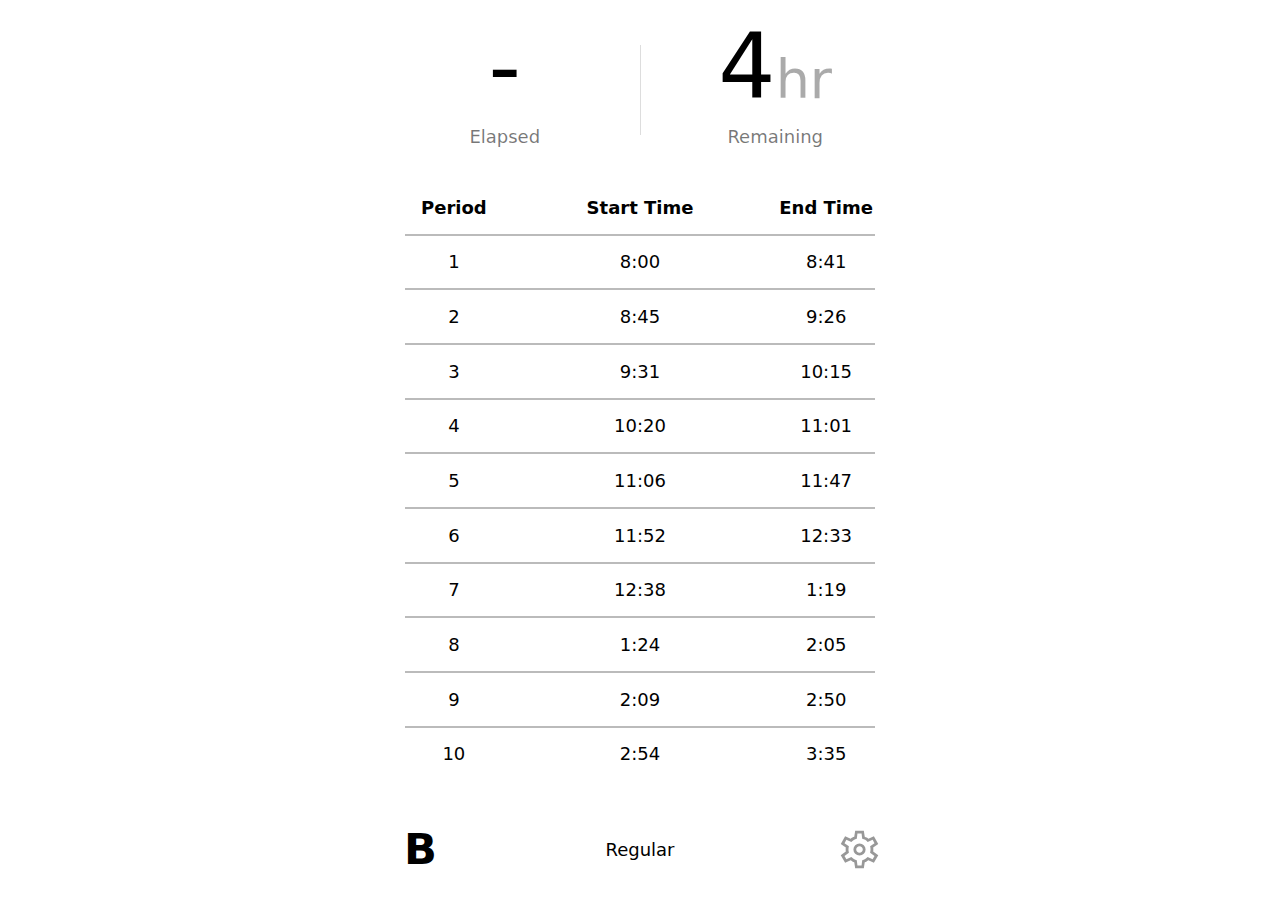
==== src/index.html @ 6ba39f89 "Get most of unstable API info locally and get API response asynchronously" ====
<!DOCTYPE html>
<html lang="en">
<head>
	<meta charset="UTF-8">
	<link rel="icon" href="./favicon.svg" type="image/svg+xml">
	<meta name="viewport" content="width=device-width, initial-scale=1.0">
	<title>Today at Stuy</title>
	<link rel="stylesheet" href="style.css">
	<script src="unstableAPI.js" defer></script>
	<script src="script.js" defer></script>
	<script src="optionsMenu.js" defer></script>
    <link rel="manifest" href="manifest.json" />
	<meta name="theme-color" id="theme-color-meta-tag" content='#1FA7E0'>
	<meta name="description" content="An open-source bell schedule tracker for Stuyvesant High School">
	<meta name="author" content="geode42">
</head>
<body>
	<main>
		<div id="top-section">
			<div id="time-elapsed-remaining-container">
				<div class="elapsed-remaining-boxes">
					<div>
						<span id="time-elapsed" class="elapsed-remaining-numbers"></span><span id="time-elapsed-units" class="elapsed-remaining-units"></span>
					</div>
					<div class="elapsed-remaining-label">Elapsed</div>
				</div>
				<div class="vertical-separator"></div>
				<div class="elapsed-remaining-boxes">
					<div>
						<span id="time-remaining" class="elapsed-remaining-numbers"></span><span id="time-remaining-units" class="elapsed-remaining-units"></span>
					</div>
					<div class="elapsed-remaining-label">Remaining</div>
				</div>
			</div>
			<div id="no-school-info-container">
				<div id="no-school-message">There's no school today!</div>
				<div id="no-school-reason"></div>
			</div>
		</div>
		<div id="bell-schedule-table">
			<div id="bell-schedule-table-header-row">
				<div>Period</div>
				<div>Start Time</div>
				<div>End Time</div>
			</div>
		</div>
		<div id="bottom-section">
			<div id="a-day-b-day"></div>
			<button id="schedule-name-display"></button>
			<button id="options-menu-open-button" class="open-options-menu-button" onclick="optionsDialog.showModal()">
				<svg xmlns="http://www.w3.org/2000/svg" viewBox="0 -960 960 960"><path fill="currentColor" d="m388-80-20-126q-19-7-40-19t-37-25l-118 54-93-164 108-79q-2-9-2.5-20.5T185-480q0-9 .5-20.5T188-521L80-600l93-164 118 54q16-13 37-25t40-18l20-127h184l20 126q19 7 40.5 18.5T669-710l118-54 93 164-108 77q2 10 2.5 21.5t.5 21.5q0 10-.5 21t-2.5 21l108 78-93 164-118-54q-16 13-36.5 25.5T592-206L572-80H388Zm92-270q54 0 92-38t38-92q0-54-38-92t-92-38q-54 0-92 38t-38 92q0 54 38 92t92 38Zm0-60q-29 0-49.5-20.5T410-480q0-29 20.5-49.5T480-550q29 0 49.5 20.5T550-480q0 29-20.5 49.5T480-410Zm0-70Zm-44 340h88l14-112q33-8 62.5-25t53.5-41l106 46 40-72-94-69q4-17 6.5-33.5T715-480q0-17-2-33.5t-7-33.5l94-69-40-72-106 46q-23-26-52-43.5T538-708l-14-112h-88l-14 112q-34 7-63.5 24T306-642l-106-46-40 72 94 69q-4 17-6.5 33.5T245-480q0 17 2.5 33.5T254-413l-94 69 40 72 106-46q24 24 53.5 41t62.5 25l14 112Z"/></svg>
			</button>
		</div>
	</main>

	<dialog id="options-dialog">
		<button id="options-menu-close-button" class="close-button" onclick="optionsDialog.close()">
			<svg xmlns="http://www.w3.org/2000/svg" height="48" viewBox="0 -960 960 960" width="48"><path fill="currentColor" d="m249-207-42-42 231-231-231-231 42-42 231 231 231-231 42 42-231 231 231 231-42 42-231-231-231 231Z"/></svg>
		</button>
		<div id="options-menu">
			<div class="top-section">
				<section>
					<h2>Current theme</h2>
					<div id="theme-override-container"></div>
				</section>
				<section>
					<h2>Light theme</h2>
					<div id="light-theme-options-container"></div>
				</section>
				<section>
					<h2>Dark theme</h2>
					<div id="dark-theme-options-container"></div>
				</section>
				<section>
					<h2 id="customize-theme-header">Customize active theme</h2>
					<div id="theme-customization-menu"></div>
				</section>
			</div>
			<div class="bottom-section">
				<div>Made by <strong>geode42</strong></div>
				<a href="https://github.com/geode42/today-at-stuy" target="_blank" rel="noreferrer noopener">GitHub repo</a>
			</div>
		</div>
	</dialog>
</body>
</html>
---- src/style.css ----
@font-face {
	font-family: Inter;
	src: url('InterVariable.woff2');
	font-display: swap;
}

*, *:before, *:after {
	box-sizing: border-box;
	font-family: inherit;
}

:root, ::backdrop {
	font-family: Inter, system-ui, Avenir, Helvetica, Arial, sans-serif;
	line-height: 1.5;
	font-weight: 400;
	font-size: 18px;

	font-synthesis: none;
	text-rendering: optimizeLegibility;
	-webkit-font-smoothing: antialiased;
	-moz-osx-font-smoothing: grayscale;
	-webkit-text-size-adjust: 100%;

	--compact-ui: 0;

	
	--current-period-border-radius: 0.3rem;
	--current-period-border-width: 0.15rem;
	--elapsed-remaining-divider-thickness: 0.1rem;
	--table-divider-thickness: 0.05rem;

	/* Colors */
	--foreground: black;
	--background: white;
	--time-elapsed: var(--foreground);
	--time-remaining: var(--foreground);
	--elapsed-remaining-units: #0005;
	--elapsed-remaining-labels: #0008;
	--elapsed-remaining-separator: #DDD;
	--period-dividers: #BBB;
	--current-period-background: hsla(118, 100%, 60%, 0.5);
	--current-period-stripe-background2: hsla(118, 77%, 50%, 0.5);
	--current-period-border: hsl(118, 60%, 60%);

	--options-menu-background: var(--background);
	--button-background: #F4F4F4;
	--button-border: #CCC;
	--button-hover-background: var(--button-border);
	--dialog-backdrop: #6665;
	--dialog-blur: 1rem
}

body {
	display: grid;
	place-items: center;
	margin: 0;
	background-color: var(--background);
	color: var(--foreground);
	height: 100svh;
}

main {
	display: flex;
	flex-direction: column;
	justify-content: space-between;
	align-items: center;
	height: 100%;
	width: 100%;
	max-width: 30rem;
	max-height: 50rem;
}

button {
	-webkit-tap-highlight-color: transparent;
}

/* -------------------------------------------------------------------------- */
/*                                 top section                                */
/* -------------------------------------------------------------------------- */
#top-section {
	height: 10rem;
	display: grid;
	place-items: center;
	width: 100%;
	flex-shrink: 0;
}

#top-section > * {
	width: 100%;
}

#no-school-message {
	font-weight: 500;
	text-align: center;
	font-size: 1.2rem;
}

/* -------------------------------------------------------------------------- */
/*                               Bottom Section                               */
/* -------------------------------------------------------------------------- */
#bottom-section {
	display: flex;
	width: 100%;
	padding-inline: 1rem;
	margin-bottom: 1rem;
	margin-top: 2rem;
}

#bottom-section > * {
	display: grid;
	place-items: center;
	flex-shrink: 0;
}

#a-day-b-day {
	font-size: 2.4rem;
	font-weight: 600;
	width: 3.6rem;
	text-align: left;
}

#schedule-name-display {
	width: 100%;
	background: transparent;
	border: none;
	font-size: 1rem;
	flex-shrink: 1;
}

.open-options-menu-button {
	background-color: transparent;
	border: none;
	width: 3.6rem;
}

/* -------------------------------------------------------------------------- */
/*                       time elapsed, remaining display                      */
/* -------------------------------------------------------------------------- */
#time-elapsed-remaining-container {
	display: flex;
	align-items: center;
}

#time-elapsed {
	color: var(--time-elapsed)
}

#time-remaining {
	color: var(--time-remaining)
}

.vertical-separator {
	display: block;
	width: var(--elapsed-remaining-divider-thickness);
	height: 5rem;
	background-color: var(--elapsed-remaining-separator);
}

.elapsed-remaining-boxes {
	width: 100%;
	display: flex;
	place-items: center;
	flex-direction: column;
	gap: 1rem;
}

.elapsed-remaining-numbers {
	font-size: 5rem;
	line-height: 0.8;
}

.elapsed-remaining-units {
	font-size: 3rem;
	line-height: 0.8;
	color: var(--elapsed-remaining-units);
}

.elapsed-remaining-label {
	color: var(--elapsed-remaining-labels);
}

/* -------------------------------------------------------------------------- */
/*                             bell schedule table                            */
/* -------------------------------------------------------------------------- */

#bell-schedule-table {
	width: calc(80% + 2rem);
	margin-inline: auto;
	height: 100%;
	display: flex;
	flex-direction: column;
}

#bell-schedule-table-header-row {
	font-weight: 700
}

#bell-schedule-table hr {
	outline: var(--table-divider-thickness) solid var(--period-dividers);
	border: none;
	margin: 0;
	z-index: -20;
}

#bell-schedule-table > .actual-row, #bell-schedule-table > #bell-schedule-table-header-row {
	display: flex;
	align-items: center;
	flex-grow: 1;
}

#bell-schedule-table > * > *:nth-child(2) {
	width: 100%;  /* Make the center column as wide as possible to move side columns outward */
}

#bell-schedule-table > * > * {
	width: 9rem;
	text-align: center;
}

.current-period-rect {
	background-color: var(--current-period-background);
	position: absolute;
	outline: var(--current-period-border-width) solid var(--current-period-border);
	border-radius: var(--current-period-border-radius);
	z-index: -1;
	transition: all 300ms ease-in-out;
}

.current-period-rect.passing {
	padding-block: 0;
	background: var(--background);
}

@keyframes barberpole {
	from {
		background-position: 100% 100%;
	}
}

.current-period-rect.passing::after {
	position: absolute;
	content: "";
	display: block;
	width: 100%;
	height: 100%;
	top: 0;
	left: 0;
	background-image: repeating-linear-gradient(-45deg, var(--current-period-background), var(--current-period-background) 10px, var(--current-period-stripe-background2) 10px, var(--current-period-stripe-background2) 20px);
	z-index: -10;
	background-size: 200% 200%;
	animation: barberpole 10s linear infinite;
}

/* -------------------------------------------------------------------------- */
/*                                options menu                                */
/* -------------------------------------------------------------------------- */

dialog {
	width: calc(min(100vw, 30rem) - 2rem);
	border: none;
	border-radius: clamp(1rem, calc(10vw - 0.5rem), 2rem);
	height: calc(100vh - 2rem);
	background-color: var(--options-menu-background);
	color: inherit;
	padding: 0;
}

dialog::backdrop {
	background: var(--dialog-backdrop);
	backdrop-filter: blur(var(--dialog-blur));
}

#options-menu {
	padding: 1.5rem;
	display: flex;
	height: 100%;
	flex-direction: column;
	justify-content: space-between;
}

#options-menu-open-button {
	opacity: 0.4
}

#options-menu-close-button {
	opacity: 0.8;
	background-color: transparent;
	border: none;
	position: absolute;
	top: 1.2rem;
	right: 1.2rem;
}

#options-menu-close-button:hover {
	background: var(--button-hover-background)
}

#options-menu > .bottom-section {
	text-align: center;
	/* Flexbox ftw */
	display: flex;
	flex-direction: column;
	gap: 0.2rem;
}


#options-menu section {
	margin-bottom: 1rem;
}

#options-menu section > div {
	display: flex;
	gap: 0.2rem
}

#options-menu h2 {
	margin: 0;
	font-size: 1.4rem
}

#theme-customization-menu {
	flex-direction: column;
}

#theme-customization-menu > .color-container {
	display: grid;
	grid-template-columns: repeat(auto-fill, minmax(8.6rem, 1fr));
	gap: 0.2rem;
}

#theme-customization-menu .color-container > button {
	padding-block: 0.5rem
}

button {
	background-color: var(--button-background);
	border: 0.1rem solid var(--button-border);
	border-radius: 0.5rem;
	padding: 0.4rem;
	color: inherit;
}

button:hover {
	background-color: var(--button-hover-background);
	cursor: pointer
}

.color-picker > .range-container {
	display: grid;
	grid-template-columns: max-content auto;
	gap: 0.2rem
	
}

.color-picker > * {
	width: calc(80% + 2rem);
	margin-inline: auto;
	display: block
}

.color-picker .accept-button {
	margin-bottom: 1rem;
	padding-block: 0.7rem
}

.color-picker input {
	margin-bottom: 1rem;
}

.color-picker {
	width: 100%
}

.radio-button.active {
	background-color: var(--current-period-background);
	border-color: var(--current-period-border);
}

.slightly-hidden {
	opacity: 70%
}

svg {
	width: 2.5rem
}

a {
	color: #1c6ce4;
	text-decoration: none;
}

/* Reset styles */
input[type="range"] {
	-webkit-appearance: none;
	-appearance: none;
	background: transparent;
	cursor: pointer;
	width: 100%;
}

/* Track */
input[type="range"]::-webkit-slider-runnable-track {
	background: #8885;
	height: 0.3rem;
	border-radius: 999px;
}

input[type="range"]::-moz-range-track {
	background: #8885;
	height: 0.3rem;
	border-radius: 999px;
}

/* Thumb */
input[type="range"]::-webkit-slider-thumb {
	-webkit-appearance: none;
	--track-height: 0.3rem;
	--size: 0.9rem;
	width: var(--size);
	height: var(--size);
	margin-top: calc(var(--track-height) / 2 - var(--size) / 2);
	background: rgb(0, 94, 255);
	border-radius: 999px;
}

input[type="range"]::-moz-range-thumb {
	border: none;
	border-radius: 999px;
	background: rgb(0, 94, 255);
	width: 0.9rem;
	height: 0.9rem;
}
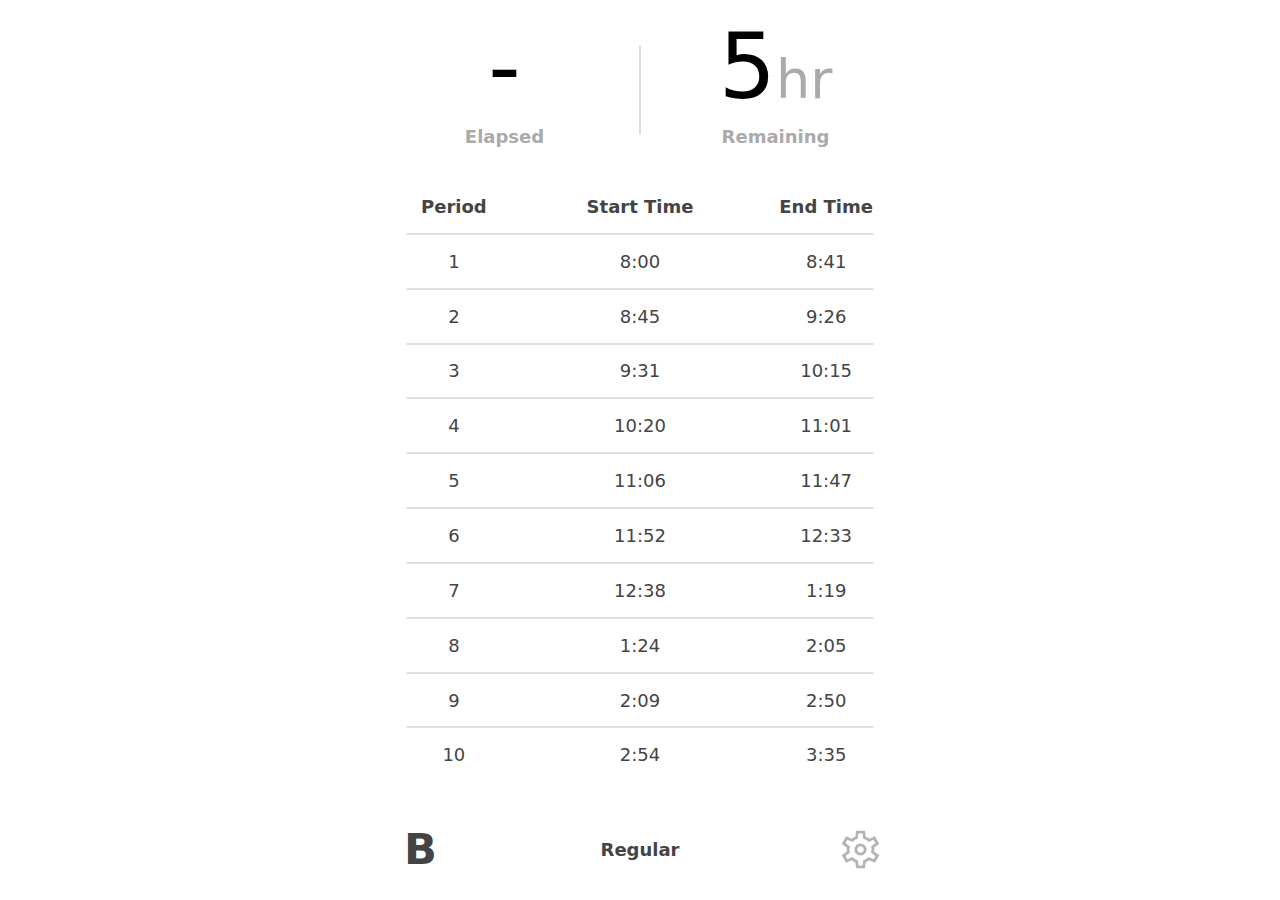
==== commit e4021dbe: "Revise options menu & Refactor CSS" ====
--- a/src/index.html
+++ b/src/index.html
@@ -5,10 +5,16 @@
 	<link rel="icon" href="./favicon.svg" type="image/svg+xml">
 	<meta name="viewport" content="width=device-width, initial-scale=1.0">
 	<title>Today at Stuy</title>
-	<link rel="stylesheet" href="style.css">
-	<script src="unstableAPI.js" defer></script>
-	<script src="script.js" defer></script>
-	<script src="optionsMenu.js" defer></script>
+	<link rel="stylesheet" href="css/style.css">
+	<link rel="stylesheet" href="css/element.css">
+	<link rel="stylesheet" href="css/util.css">
+	<link rel="stylesheet" href="css/optionsMenu.css">
+	<script src="js/utils.js" defer></script>
+	<script src="js/bellSchedules.js" defer></script>
+	<script src="js/unstableAPI.js" defer></script>
+	<script src="js/script.js" defer></script>
+	<script src="js/themer.js" defer></script>
+	<script src="js/optionsMenu.js" defer></script>
     <link rel="manifest" href="manifest.json" />
 	<meta name="theme-color" id="theme-color-meta-tag" content='#1FA7E0'>
 	<meta name="description" content="An open-source bell schedule tracker for Stuyvesant High School">
@@ -47,35 +53,23 @@
 		<div id="bottom-section">
 			<div id="a-day-b-day"></div>
 			<button id="schedule-name-display"></button>
-			<button id="options-menu-open-button" class="open-options-menu-button" onclick="optionsDialog.showModal()">
+			<button id="options-menu-open-button" class="open-options-menu-button">
 				<svg xmlns="http://www.w3.org/2000/svg" viewBox="0 -960 960 960"><path fill="currentColor" d="m388-80-20-126q-19-7-40-19t-37-25l-118 54-93-164 108-79q-2-9-2.5-20.5T185-480q0-9 .5-20.5T188-521L80-600l93-164 118 54q16-13 37-25t40-18l20-127h184l20 126q19 7 40.5 18.5T669-710l118-54 93 164-108 77q2 10 2.5 21.5t.5 21.5q0 10-.5 21t-2.5 21l108 78-93 164-118-54q-16 13-36.5 25.5T592-206L572-80H388Zm92-270q54 0 92-38t38-92q0-54-38-92t-92-38q-54 0-92 38t-38 92q0 54 38 92t92 38Zm0-60q-29 0-49.5-20.5T410-480q0-29 20.5-49.5T480-550q29 0 49.5 20.5T550-480q0 29-20.5 49.5T480-410Zm0-70Zm-44 340h88l14-112q33-8 62.5-25t53.5-41l106 46 40-72-94-69q4-17 6.5-33.5T715-480q0-17-2-33.5t-7-33.5l94-69-40-72-106 46q-23-26-52-43.5T538-708l-14-112h-88l-14 112q-34 7-63.5 24T306-642l-106-46-40 72 94 69q-4 17-6.5 33.5T245-480q0 17 2.5 33.5T254-413l-94 69 40 72 106-46q24 24 53.5 41t62.5 25l14 112Z"/></svg>
 			</button>
 		</div>
 	</main>
 
 	<dialog id="options-dialog">
-		<button id="options-menu-close-button" class="close-button" onclick="optionsDialog.close()">
-			<svg xmlns="http://www.w3.org/2000/svg" height="48" viewBox="0 -960 960 960" width="48"><path fill="currentColor" d="m249-207-42-42 231-231-231-231 42-42 231 231 231-231 42 42-231 231 231 231-42 42-231-231-231 231Z"/></svg>
-		</button>
 		<div id="options-menu">
-			<div class="top-section">
-				<section>
-					<h2>Current theme</h2>
-					<div id="theme-override-container"></div>
-				</section>
-				<section>
-					<h2>Light theme</h2>
-					<div id="light-theme-options-container"></div>
-				</section>
-				<section>
-					<h2>Dark theme</h2>
-					<div id="dark-theme-options-container"></div>
-				</section>
-				<section>
-					<h2 id="customize-theme-header">Customize active theme</h2>
-					<div id="theme-customization-menu"></div>
-				</section>
+			<div id="top-section">
+				<div>
+					<button id="options-menu-close-button" class="close-button">
+						<svg xmlns="http://www.w3.org/2000/svg" height="48" viewBox="0 -960 960 960" width="48"><path fill="currentColor" d="m249-207-42-42 231-231-231-231 42-42 231 231 231-231 42 42-231 231 231 231-42 42-231-231-231 231Z"/></svg>
+					</button>
+				</div>
+				<div id="theme-list"></div>
 			</div>
+
 			<div class="bottom-section">
 				<div>Made by <strong>geode42</strong></div>
 				<a href="https://github.com/geode42/today-at-stuy" target="_blank" rel="noreferrer noopener">GitHub repo</a>
--- a/src/css/style.css
+++ b/src/css/style.css
@@ -0,0 +1,243 @@
+@font-face {
+	font-family: Inter;
+	src: url('../InterVariable.woff2');
+	font-display: swap;
+}
+
+@font-face {
+	font-family: Inter;
+	font-style: italic;
+	src: url('../InterVariable-Italic.woff2');
+	font-display: swap;
+}
+
+*, *:before, *:after {
+	box-sizing: border-box;
+	font-family: inherit;
+	transition: 300ms all;
+}
+
+:root, ::backdrop {
+	font-family: Inter, system-ui, Avenir, Helvetica, Arial, sans-serif;
+	line-height: 1.5;
+	font-weight: 450;
+	font-size: 18px;
+	font-feature-settings: 'ss01', 'ss04';  /* Open Digits, Disambiguation w/o zero */
+
+	font-synthesis: none;
+	text-rendering: optimizeLegibility;
+	-webkit-font-smoothing: antialiased;
+	-moz-osx-font-smoothing: grayscale;
+	-webkit-text-size-adjust: 100%;
+
+	--compact-ui: 0;
+}
+
+body {
+	display: grid;
+	place-items: center;
+	margin: 0;
+	background-color: var(--background);
+	color: var(--foreground);
+	height: 100svh;
+}
+
+main {
+	display: flex;
+	flex-direction: column;
+	justify-content: space-between;
+	align-items: center;
+	height: 100%;
+	width: 100%;
+	max-width: 30rem;
+	max-height: 50rem;
+}
+
+/* -------------------------------------------------------------------------- */
+/*                                 top section                                */
+/* -------------------------------------------------------------------------- */
+#top-section {
+	height: 10rem;
+	display: grid;
+	place-items: center;
+	width: 100%;
+	flex-shrink: 0;
+}
+
+#top-section > * {
+	width: 100%;
+}
+
+#no-school-info-container {
+	display: flex;
+	flex-direction: column;
+	align-items: center;
+	gap: 0.35rem;
+}
+
+#no-school-message {
+	font-weight: 700;
+	font-size: 1.2rem;
+}
+
+/* -------------------------------------------------------------------------- */
+/*                               Bottom Section                               */
+/* -------------------------------------------------------------------------- */
+#bottom-section {
+	display: flex;
+	width: 100%;
+	padding-inline: 1rem;
+	margin-bottom: 1rem;
+	margin-top: 2rem;
+}
+
+#bottom-section > * {
+	display: grid;
+	place-items: center;
+	flex-shrink: 0;
+}
+
+#a-day-b-day {
+	font-size: 2.4rem;
+	font-weight: 600;
+	width: 3.6rem;
+	text-align: left;
+}
+
+#schedule-name-display {
+	width: 100%;
+	background: transparent;
+	border: none;
+	font-size: 1rem;
+	flex-shrink: 1;
+	font-weight: 550;
+}
+
+.open-options-menu-button {
+	background-color: transparent;
+	border: none;
+	width: 3.6rem;
+}
+
+/* -------------------------------------------------------------------------- */
+/*                       time elapsed, remaining display                      */
+/* -------------------------------------------------------------------------- */
+#time-elapsed-remaining-container {
+	display: flex;
+	align-items: center;
+}
+
+#time-elapsed {
+	color: var(--time-elapsed)
+}
+
+#time-remaining {
+	color: var(--time-remaining)
+}
+
+.vertical-separator {
+	display: block;
+	border-radius: 999px;
+	border: var(--elapsed-remaining-divider-thickness) solid var(--elapsed-remaining-divider);
+	height: 5rem;
+}
+
+.elapsed-remaining-boxes {
+	width: 100%;
+	display: flex;
+	place-items: center;
+	flex-direction: column;
+	gap: 1rem;
+}
+
+.elapsed-remaining-numbers {
+	font-size: 5rem;
+	line-height: 0.8;
+}
+
+.elapsed-remaining-units {
+	font-size: 3rem;
+	line-height: 0.8;
+	color: var(--elapsed-remaining-units);
+}
+
+.elapsed-remaining-label {
+	color: var(--elapsed-remaining-labels);
+	font-weight: 570;
+	font-style: italic;
+}
+
+/* -------------------------------------------------------------------------- */
+/*                             bell schedule table                            */
+/* -------------------------------------------------------------------------- */
+
+#bell-schedule-table {
+	width: calc(80% + 2rem);
+	margin-inline: auto;
+	height: 100%;
+	display: flex;
+	flex-direction: column;
+}
+
+#bell-schedule-table-header-row {
+	font-weight: 700
+}
+
+#bell-schedule-table hr {
+	border: var(--table-dividers-thickness) solid var(--table-dividers);
+	border-radius: 999px;
+	margin: 0;
+	z-index: -20;
+}
+
+#bell-schedule-table > .actual-row, #bell-schedule-table > #bell-schedule-table-header-row {
+	display: flex;
+	align-items: center;
+	flex-grow: 1;
+}
+
+#bell-schedule-table > * > *:nth-child(2) {
+	width: 100%;  /* Make the center column as wide as possible to move side columns outward */
+}
+
+#bell-schedule-table > * > * {
+	min-width: 0;
+	width: 9rem;
+	height: 100%;
+	display: grid;
+	place-items: center;
+}
+
+.current-period-rect {
+	background-color: var(--current-period);
+	position: absolute;
+	outline: var(--current-period-border-width) solid var(--current-period-border);
+	border-radius: var(--current-period-border-radius);
+	z-index: -1;
+	transition: all 300ms ease-in-out;
+}
+
+.current-period-rect.passing {
+	padding-block: 0;
+	background: var(--background);
+}
+
+@keyframes barberpole {
+	from {
+		background-position: 100% 100%;
+	}
+}
+
+.current-period-rect.passing::after {
+	position: absolute;
+	content: "";
+	display: block;
+	width: 100%;
+	height: 100%;
+	top: 0;
+	left: 0;
+	background-image: repeating-linear-gradient(-45deg, var(--current-period-passing1), var(--current-period-passing1) 10px, var(--current-period-passing2) 10px, var(--current-period-passing2) 20px);
+	z-index: -10;
+	background-size: 1000%;
+	animation: barberpole 70s linear infinite;
+}
--- a/src/css/element.css
+++ b/src/css/element.css
@@ -0,0 +1,85 @@
+/* --------------------------------- button --------------------------------- */
+button {
+	background-color: var(--button);
+	border: none;
+	border-radius: 0.6rem;
+	padding: 0.6rem;
+	color: inherit;
+	-webkit-tap-highlight-color: transparent;
+	font-size: 0.9rem;
+}
+
+button:hover {
+	background-color: var(--button-hover);
+	cursor: pointer
+}
+
+/* ------------------------------------ a ----------------------------------- */
+a {
+	color: #1c6ce4;
+	text-decoration: none;
+}
+
+/* --------------------------------- dialog --------------------------------- */
+dialog {
+	width: calc(min(100vw, 30rem) - 2rem);
+	border: none;
+	border-radius: clamp(1rem, calc(10vw - 0.5rem), 2rem);
+	height: calc(100vh - 2rem);
+	background-color: var(--dialog);
+	color: inherit;
+	padding: 0;
+}
+
+dialog::backdrop {
+	background: var(--dialog-backdrop);
+	backdrop-filter: blur(var(--dialog-backdrop-blur));
+}
+
+/* ----------------------------------- svg ---------------------------------- */
+svg {
+	width: 2.5rem
+}
+
+/* ---------------------------- input[type=range] --------------------------- */
+/* Reset styles */
+input[type="range"] {
+	-webkit-appearance: none;
+	-appearance: none;
+	background: transparent;
+	cursor: pointer;
+	width: 100%;
+}
+
+/* Track */
+input[type="range"]::-webkit-slider-runnable-track {
+	background: #8885;
+	height: 0.3rem;
+	border-radius: 999px;
+}
+
+input[type="range"]::-moz-range-track {
+	background: #8885;
+	height: 0.3rem;
+	border-radius: 999px;
+}
+
+/* Thumb */
+input[type="range"]::-webkit-slider-thumb {
+	-webkit-appearance: none;
+	--track-height: 0.3rem;
+	--size: 0.9rem;
+	width: var(--size);
+	height: var(--size);
+	margin-top: calc(var(--track-height) / 2 - var(--size) / 2);
+	background: rgb(0, 94, 255);
+	border-radius: 999px;
+}
+
+input[type="range"]::-moz-range-thumb {
+	border: none;
+	border-radius: 999px;
+	background: rgb(0, 94, 255);
+	width: 0.9rem;
+	height: 0.9rem;
+}--- a/src/css/util.css
+++ b/src/css/util.css
@@ -0,0 +1,3 @@
+.radio-button.active {
+	background-color: var(--radio-button-active);
+}--- a/src/css/optionsMenu.css
+++ b/src/css/optionsMenu.css
@@ -0,0 +1,45 @@
+#options-menu {
+	padding: 1.5rem;
+	display: flex;
+	height: 100%;
+	flex-direction: column;
+	justify-content: space-between;
+}
+
+#options-menu-open-button {
+	opacity: 0.4;
+	aspect-ratio: 1;
+}
+
+#options-menu-close-button {
+	opacity: 0.8;
+	background-color: transparent;
+	border: none;
+	aspect-ratio: 1;
+	height: min-content;
+	width: min-content;
+	float: right;
+}
+
+#options-menu-close-button:hover {
+	background: var(--button-hover-background)
+}
+
+#options-menu > .bottom-section {
+	text-align: center;
+	/* Flexbox ftw */
+	display: flex;
+	flex-direction: column;
+	gap: 0.2rem;
+}
+
+#theme-list {
+	display: flex;
+	flex-direction: column;
+	gap: 0.15rem;
+}
+
+#theme-list > * {
+	width: 100%;
+	padding-block: 0.9rem;
+}